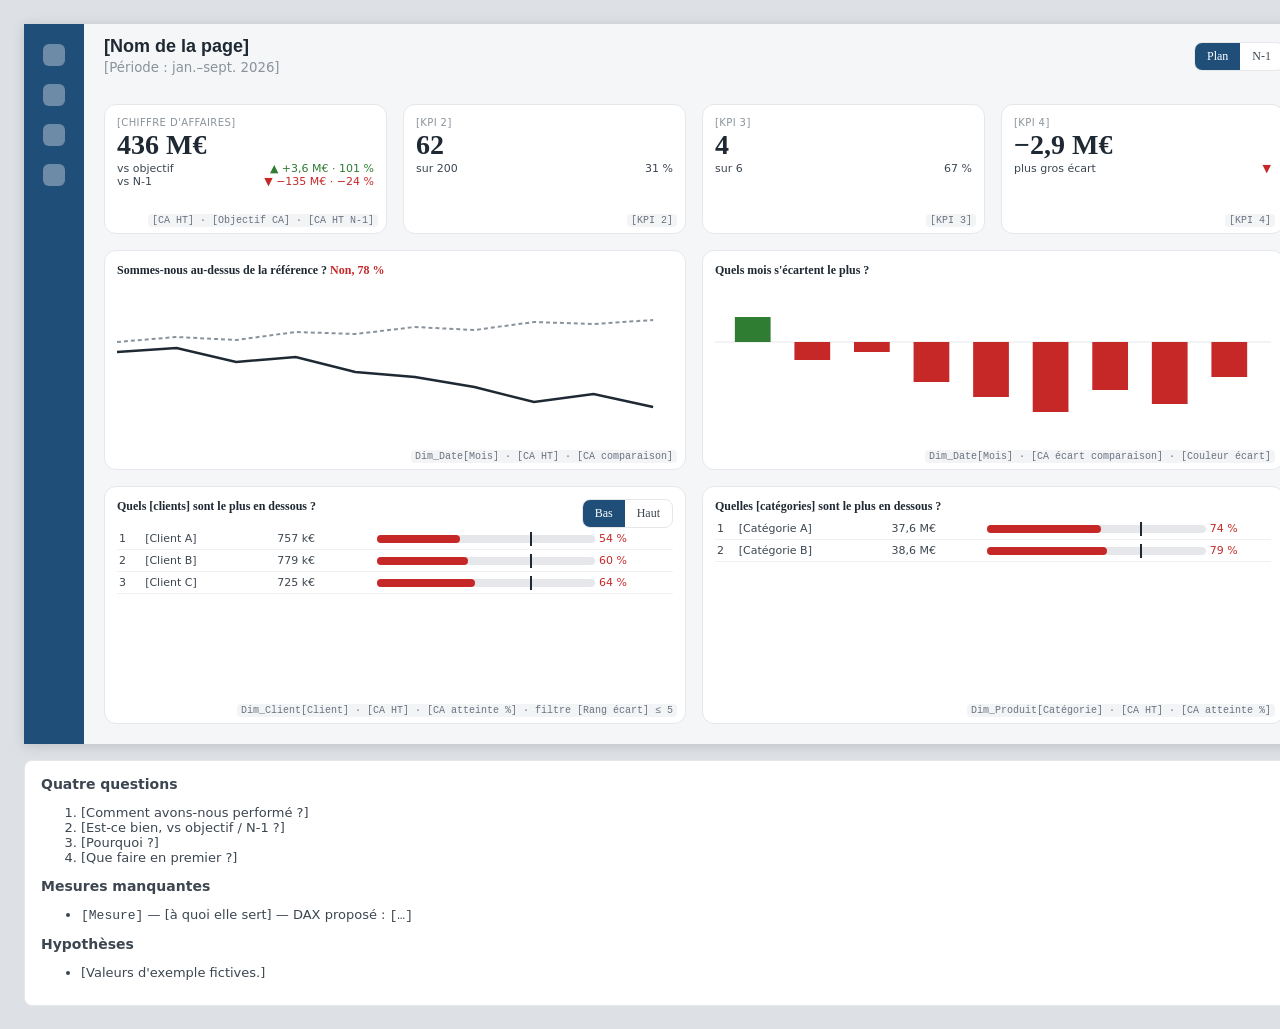
==== plugins/keemboll-powerbi/skills/powerbi-mockup/references/mockup-template.html @ 068edbdf "Initial commit" ====
<!doctype html>
<html lang="fr">
<head>
<meta charset="utf-8">
<title>Maquette — [Nom de la page]</title>
<!--
  Gabarit de maquette Power BI (skill keemboll-powerbi:powerbi-mockup).
  - Remplacer les [crochets], les valeurs d'exemple (fictives) et les étiquettes data-fields.
  - Chaque élément visible porte data-fields="Table[Colonne] | [Mesure]" + une étiquette .fld.
  - Jetons de design : variables CSS ci-dessous = mêmes valeurs que le thème et le fond SVG.
-->
<style>
  :root{
    --canvas-w:1280px; --canvas-h:720px; --rail:60px; --margin:20px; --gap:16px; --radius:12px;
    --page:#F5F6F8; --card:#FFFFFF; --border:#E5E7EB; --accent:#1F4E79;
    --good:#2E7D32; --bad:#C62828; --title:#1F2933; --body:#3C4650; --muted:#8A939B;
  }
  *{box-sizing:border-box}
  body{margin:24px;background:#DDE1E6;font-family:"Segoe UI",system-ui,sans-serif;color:var(--body)}
  .canvas{width:var(--canvas-w);height:var(--canvas-h);background:var(--page);display:flex;position:relative;box-shadow:0 2px 12px rgba(0,0,0,.15)}
  .rail{width:var(--rail);background:var(--accent);display:flex;flex-direction:column;align-items:center;padding-top:20px;gap:18px}
  .rail span{width:22px;height:22px;border-radius:6px;background:rgba(255,255,255,.35)}
  .main{flex:1;padding:0 var(--margin) var(--margin);display:grid;gap:var(--gap);
        grid-template-rows:64px 130px 220px 1fr;grid-template-columns:repeat(4,1fr)}
  header{grid-column:1/-1;display:flex;align-items:center;justify-content:space-between}
  header h1{font:600 18px "Segoe UI Semibold","Segoe UI",sans-serif;color:var(--title);margin:0}
  header small{color:var(--muted)}
  .switch{display:inline-flex;border:1px solid var(--border);border-radius:8px;overflow:hidden;background:#fff}
  .switch button{border:0;background:none;padding:6px 12px;font:12px "Segoe UI";color:var(--body);cursor:pointer}
  .switch button.on{background:var(--accent);color:#fff}
  .card{background:var(--card);border:1px solid var(--border);border-radius:var(--radius);padding:12px;position:relative;overflow:hidden}
  .card h2{font:600 12px "Segoe UI Semibold","Segoe UI";color:var(--title);margin:0 0 4px}
  .label{font-size:10px;color:var(--muted);text-transform:uppercase;letter-spacing:.04em}
  .value{font:600 28px "Segoe UI Semibold","Segoe UI";color:var(--title);line-height:1.2}
  .cmp{font-size:11px;display:flex;justify-content:space-between}
  .up{color:var(--good)} .down{color:var(--bad)}
  .fld{position:absolute;right:8px;bottom:6px;font:10px Consolas,monospace;color:#6B7280;background:#F3F4F6;padding:1px 4px;border-radius:4px;max-width:95%;white-space:nowrap;overflow:hidden;text-overflow:ellipsis}
  .span2{grid-column:span 2}
  table{width:100%;border-collapse:collapse;font-size:11px}
  td{padding:4px 2px;border-bottom:1px solid #F0F1F3}
  .bar{height:8px;background:#E5E7EB;border-radius:4px;position:relative}
  .bar i{position:absolute;left:0;top:0;bottom:0;border-radius:4px;background:var(--bad)}
  .bar b{position:absolute;top:-3px;width:2px;height:14px;background:var(--title)}
  .notes{width:var(--canvas-w);margin-top:16px;background:#fff;border:1px solid var(--border);border-radius:8px;padding:12px 16px;font-size:13px}
  .notes h3{margin:.2em 0;font-size:14px}
</style>
</head>
<body>
<div class="canvas">
  <nav class="rail" data-fields="navigation (boutons de page)"><span></span><span></span><span></span><span></span></nav>
  <div class="main">
    <header>
      <div><h1>[Nom de la page]</h1><small data-fields="[Libellé période]">[Période : jan.–sept. 2026]</small></div>
      <div class="switch" data-fields="Param_Comparaison[Comparaison]">
        <button class="on">Plan</button><button>N-1</button>
      </div>
    </header>

    <!-- Q1 + Q2 : cartes KPI (la plus importante en premier) -->
    <div class="card" data-fields="[CA HT] | [Objectif CA] | [CA HT N-1]">
      <div class="label">[Chiffre d'affaires]</div>
      <div class="value">436 M€</div>
      <div class="cmp"><span>vs objectif</span><span class="up">▲ +3,6 M€ · 101 %</span></div>
      <div class="cmp"><span>vs N-1</span><span class="down">▼ −135 M€ · −24 %</span></div>
      <span class="fld">[CA HT] · [Objectif CA] · [CA HT N-1]</span>
    </div>
    <div class="card" data-fields="[KPI 2]"><div class="label">[KPI 2]</div><div class="value">62</div><div class="cmp"><span>sur 200</span><span>31 %</span></div><span class="fld">[KPI 2]</span></div>
    <div class="card" data-fields="[KPI 3]"><div class="label">[KPI 3]</div><div class="value">4</div><div class="cmp"><span>sur 6</span><span>67 %</span></div><span class="fld">[KPI 3]</span></div>
    <div class="card" data-fields="[KPI 4]"><div class="label">[KPI 4]</div><div class="value">−2,9 M€</div><div class="cmp"><span>plus gros écart</span><span class="down">▼</span></div><span class="fld">[KPI 4]</span></div>

    <!-- Q2 + Q3 -->
    <div class="card span2" data-fields="Dim_Date[Mois] | [CA HT] | [CA comparaison]">
      <h2>Sommes-nous au-dessus de la référence ? <span class="down">Non, 78 %</span></h2>
      <svg width="100%" height="150" viewBox="0 0 560 150" preserveAspectRatio="none">
        <polyline fill="none" stroke="#8A939B" stroke-dasharray="4 3" stroke-width="2" points="0,60 60,55 120,58 180,50 240,52 300,45 360,48 420,40 480,42 540,38"/>
        <polyline fill="none" stroke="#1F2933" stroke-width="2.5" points="0,70 60,66 120,80 180,75 240,90 300,95 360,105 420,120 480,112 540,125"/>
      </svg>
      <span class="fld">Dim_Date[Mois] · [CA HT] · [CA comparaison]</span>
    </div>
    <div class="card span2" data-fields="Dim_Date[Mois] | [CA écart comparaison] | [Couleur écart]">
      <h2>Quels mois s'écartent le plus ?</h2>
      <svg width="100%" height="150" viewBox="0 0 560 150" preserveAspectRatio="none">
        <line x1="0" y1="60" x2="560" y2="60" stroke="#E5E7EB"/>
        <g fill="#2E7D32"><rect x="20" y="35" width="36" height="25"/></g>
        <g fill="#C62828"><rect x="80" y="60" width="36" height="18"/><rect x="140" y="60" width="36" height="10"/><rect x="200" y="60" width="36" height="40"/><rect x="260" y="60" width="36" height="55"/><rect x="320" y="60" width="36" height="70"/><rect x="380" y="60" width="36" height="48"/><rect x="440" y="60" width="36" height="62"/><rect x="500" y="60" width="36" height="35"/></g>
      </svg>
      <span class="fld">Dim_Date[Mois] · [CA écart comparaison] · [Couleur écart]</span>
    </div>

    <!-- Q3 + Q4 : classements Bas / Haut -->
    <div class="card span2" data-fields="Dim_Client[Client] | [CA HT] | [CA atteinte %] | [Rang écart] | Param_Sens[Sens]">
      <h2>Quels [clients] sont le plus en dessous ? <span class="switch" style="float:right"><button class="on">Bas</button><button>Haut</button></span></h2>
      <table>
        <tr><td>1</td><td>[Client A]</td><td>757 k€</td><td style="width:40%"><div class="bar"><i style="width:38%"></i><b style="left:70%"></b></div></td><td class="down">54 %</td></tr>
        <tr><td>2</td><td>[Client B]</td><td>779 k€</td><td><div class="bar"><i style="width:42%"></i><b style="left:70%"></b></div></td><td class="down">60 %</td></tr>
        <tr><td>3</td><td>[Client C]</td><td>725 k€</td><td><div class="bar"><i style="width:45%"></i><b style="left:70%"></b></div></td><td class="down">64 %</td></tr>
      </table>
      <span class="fld">Dim_Client[Client] · [CA HT] · [CA atteinte %] · filtre [Rang écart] ≤ 5</span>
    </div>
    <div class="card span2" data-fields="Dim_Produit[Catégorie] | [CA HT] | [CA atteinte %] | [Rang écart]">
      <h2>Quelles [catégories] sont le plus en dessous ?</h2>
      <table>
        <tr><td>1</td><td>[Catégorie A]</td><td>37,6 M€</td><td style="width:40%"><div class="bar"><i style="width:52%"></i><b style="left:70%"></b></div></td><td class="down">74 %</td></tr>
        <tr><td>2</td><td>[Catégorie B]</td><td>38,6 M€</td><td><div class="bar"><i style="width:55%"></i><b style="left:70%"></b></div></td><td class="down">79 %</td></tr>
      </table>
      <span class="fld">Dim_Produit[Catégorie] · [CA HT] · [CA atteinte %]</span>
    </div>
  </div>
</div>

<section class="notes">
  <h3>Quatre questions</h3>
  <ol><li>[Comment avons-nous performé ?]</li><li>[Est-ce bien, vs objectif / N-1 ?]</li><li>[Pourquoi ?]</li><li>[Que faire en premier ?]</li></ol>
  <h3>Mesures manquantes</h3>
  <ul><li><code>[Mesure]</code> — [à quoi elle sert] — DAX proposé : <code>[…]</code></li></ul>
  <h3>Hypothèses</h3>
  <ul><li>[Valeurs d'exemple fictives.]</li></ul>
</section>

<script>
  // Simulation des interrupteurs (aucun calcul : visuel uniquement)
  document.querySelectorAll('.switch').forEach(s => s.addEventListener('click', e => {
    if (e.target.tagName !== 'BUTTON') return;
    s.querySelectorAll('button').forEach(b => b.classList.toggle('on', b === e.target));
  }));
</script>
</body>
</html>
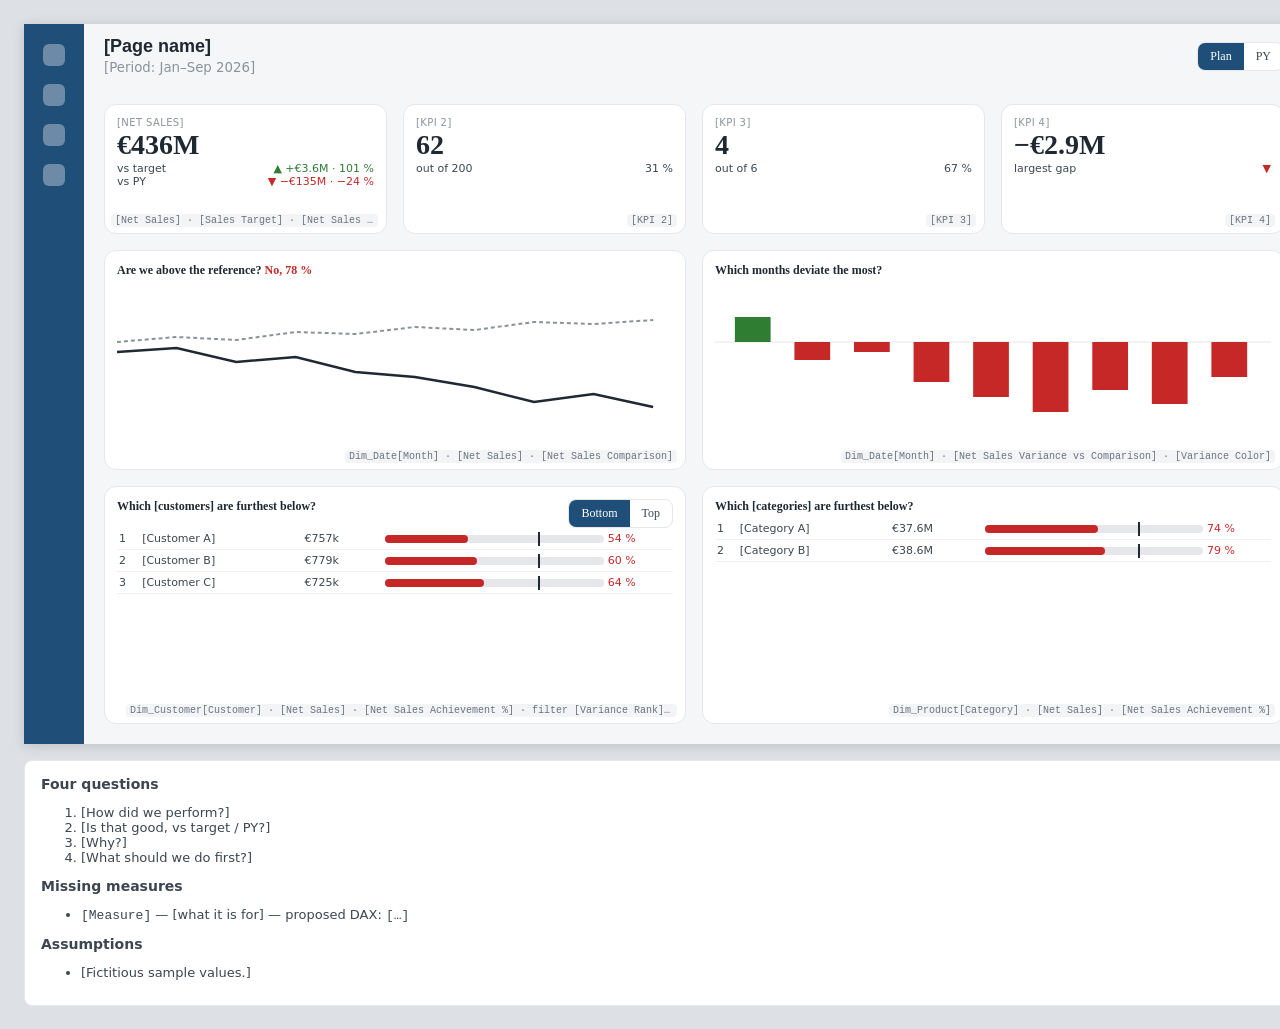
==== commit 204bd7af: "docs(powerbi): translate report design, mockup and HTML visuals skills Co-Authored-By: Claude Sonnet" ====
--- a/plugins/keemboll-powerbi/skills/powerbi-mockup/references/mockup-template.html
+++ b/plugins/keemboll-powerbi/skills/powerbi-mockup/references/mockup-template.html
@@ -1,13 +1,13 @@
 <!doctype html>
-<html lang="fr">
+<html lang="en">
 <head>
 <meta charset="utf-8">
-<title>Maquette — [Nom de la page]</title>
+<title>Mockup — [Page name]</title>
 <!--
-  Gabarit de maquette Power BI (skill keemboll-powerbi:powerbi-mockup).
-  - Remplacer les [crochets], les valeurs d'exemple (fictives) et les étiquettes data-fields.
-  - Chaque élément visible porte data-fields="Table[Colonne] | [Mesure]" + une étiquette .fld.
-  - Jetons de design : variables CSS ci-dessous = mêmes valeurs que le thème et le fond SVG.
+  Power BI mockup template (skill keemboll-powerbi:powerbi-mockup).
+  - Replace the [brackets], the (fictitious) sample values and the data-fields labels.
+  - Every visible element carries data-fields="Table[Column] | [Measure]" + a .fld label.
+  - Design tokens: the CSS variables below = same values as the theme and the SVG background.
 -->
 <style>
   :root{
@@ -47,78 +47,78 @@
 </head>
 <body>
 <div class="canvas">
-  <nav class="rail" data-fields="navigation (boutons de page)"><span></span><span></span><span></span><span></span></nav>
+  <nav class="rail" data-fields="navigation (page buttons)"><span></span><span></span><span></span><span></span></nav>
   <div class="main">
     <header>
-      <div><h1>[Nom de la page]</h1><small data-fields="[Libellé période]">[Période : jan.–sept. 2026]</small></div>
-      <div class="switch" data-fields="Param_Comparaison[Comparaison]">
-        <button class="on">Plan</button><button>N-1</button>
+      <div><h1>[Page name]</h1><small data-fields="[Period Label]">[Period: Jan–Sep 2026]</small></div>
+      <div class="switch" data-fields="Param_Comparison[Comparison]">
+        <button class="on">Plan</button><button>PY</button>
       </div>
     </header>
 
-    <!-- Q1 + Q2 : cartes KPI (la plus importante en premier) -->
-    <div class="card" data-fields="[CA HT] | [Objectif CA] | [CA HT N-1]">
-      <div class="label">[Chiffre d'affaires]</div>
-      <div class="value">436 M€</div>
-      <div class="cmp"><span>vs objectif</span><span class="up">▲ +3,6 M€ · 101 %</span></div>
-      <div class="cmp"><span>vs N-1</span><span class="down">▼ −135 M€ · −24 %</span></div>
-      <span class="fld">[CA HT] · [Objectif CA] · [CA HT N-1]</span>
+    <!-- Q1 + Q2: KPI cards (most important first) -->
+    <div class="card" data-fields="[Net Sales] | [Sales Target] | [Net Sales PY]">
+      <div class="label">[Net Sales]</div>
+      <div class="value">€436M</div>
+      <div class="cmp"><span>vs target</span><span class="up">▲ +€3.6M · 101 %</span></div>
+      <div class="cmp"><span>vs PY</span><span class="down">▼ −€135M · −24 %</span></div>
+      <span class="fld">[Net Sales] · [Sales Target] · [Net Sales PY]</span>
     </div>
-    <div class="card" data-fields="[KPI 2]"><div class="label">[KPI 2]</div><div class="value">62</div><div class="cmp"><span>sur 200</span><span>31 %</span></div><span class="fld">[KPI 2]</span></div>
-    <div class="card" data-fields="[KPI 3]"><div class="label">[KPI 3]</div><div class="value">4</div><div class="cmp"><span>sur 6</span><span>67 %</span></div><span class="fld">[KPI 3]</span></div>
-    <div class="card" data-fields="[KPI 4]"><div class="label">[KPI 4]</div><div class="value">−2,9 M€</div><div class="cmp"><span>plus gros écart</span><span class="down">▼</span></div><span class="fld">[KPI 4]</span></div>
+    <div class="card" data-fields="[KPI 2]"><div class="label">[KPI 2]</div><div class="value">62</div><div class="cmp"><span>out of 200</span><span>31 %</span></div><span class="fld">[KPI 2]</span></div>
+    <div class="card" data-fields="[KPI 3]"><div class="label">[KPI 3]</div><div class="value">4</div><div class="cmp"><span>out of 6</span><span>67 %</span></div><span class="fld">[KPI 3]</span></div>
+    <div class="card" data-fields="[KPI 4]"><div class="label">[KPI 4]</div><div class="value">−€2.9M</div><div class="cmp"><span>largest gap</span><span class="down">▼</span></div><span class="fld">[KPI 4]</span></div>
 
     <!-- Q2 + Q3 -->
-    <div class="card span2" data-fields="Dim_Date[Mois] | [CA HT] | [CA comparaison]">
-      <h2>Sommes-nous au-dessus de la référence ? <span class="down">Non, 78 %</span></h2>
+    <div class="card span2" data-fields="Dim_Date[Month] | [Net Sales] | [Net Sales Comparison]">
+      <h2>Are we above the reference? <span class="down">No, 78 %</span></h2>
       <svg width="100%" height="150" viewBox="0 0 560 150" preserveAspectRatio="none">
         <polyline fill="none" stroke="#8A939B" stroke-dasharray="4 3" stroke-width="2" points="0,60 60,55 120,58 180,50 240,52 300,45 360,48 420,40 480,42 540,38"/>
         <polyline fill="none" stroke="#1F2933" stroke-width="2.5" points="0,70 60,66 120,80 180,75 240,90 300,95 360,105 420,120 480,112 540,125"/>
       </svg>
-      <span class="fld">Dim_Date[Mois] · [CA HT] · [CA comparaison]</span>
+      <span class="fld">Dim_Date[Month] · [Net Sales] · [Net Sales Comparison]</span>
     </div>
-    <div class="card span2" data-fields="Dim_Date[Mois] | [CA écart comparaison] | [Couleur écart]">
-      <h2>Quels mois s'écartent le plus ?</h2>
+    <div class="card span2" data-fields="Dim_Date[Month] | [Net Sales Variance vs Comparison] | [Variance Color]">
+      <h2>Which months deviate the most?</h2>
       <svg width="100%" height="150" viewBox="0 0 560 150" preserveAspectRatio="none">
         <line x1="0" y1="60" x2="560" y2="60" stroke="#E5E7EB"/>
         <g fill="#2E7D32"><rect x="20" y="35" width="36" height="25"/></g>
         <g fill="#C62828"><rect x="80" y="60" width="36" height="18"/><rect x="140" y="60" width="36" height="10"/><rect x="200" y="60" width="36" height="40"/><rect x="260" y="60" width="36" height="55"/><rect x="320" y="60" width="36" height="70"/><rect x="380" y="60" width="36" height="48"/><rect x="440" y="60" width="36" height="62"/><rect x="500" y="60" width="36" height="35"/></g>
       </svg>
-      <span class="fld">Dim_Date[Mois] · [CA écart comparaison] · [Couleur écart]</span>
+      <span class="fld">Dim_Date[Month] · [Net Sales Variance vs Comparison] · [Variance Color]</span>
     </div>
 
-    <!-- Q3 + Q4 : classements Bas / Haut -->
-    <div class="card span2" data-fields="Dim_Client[Client] | [CA HT] | [CA atteinte %] | [Rang écart] | Param_Sens[Sens]">
-      <h2>Quels [clients] sont le plus en dessous ? <span class="switch" style="float:right"><button class="on">Bas</button><button>Haut</button></span></h2>
+    <!-- Q3 + Q4: Bottom / Top rankings -->
+    <div class="card span2" data-fields="Dim_Customer[Customer] | [Net Sales] | [Net Sales Achievement %] | [Variance Rank] | Param_Direction[Direction]">
+      <h2>Which [customers] are furthest below? <span class="switch" style="float:right"><button class="on">Bottom</button><button>Top</button></span></h2>
       <table>
-        <tr><td>1</td><td>[Client A]</td><td>757 k€</td><td style="width:40%"><div class="bar"><i style="width:38%"></i><b style="left:70%"></b></div></td><td class="down">54 %</td></tr>
-        <tr><td>2</td><td>[Client B]</td><td>779 k€</td><td><div class="bar"><i style="width:42%"></i><b style="left:70%"></b></div></td><td class="down">60 %</td></tr>
-        <tr><td>3</td><td>[Client C]</td><td>725 k€</td><td><div class="bar"><i style="width:45%"></i><b style="left:70%"></b></div></td><td class="down">64 %</td></tr>
+        <tr><td>1</td><td>[Customer A]</td><td>€757k</td><td style="width:40%"><div class="bar"><i style="width:38%"></i><b style="left:70%"></b></div></td><td class="down">54 %</td></tr>
+        <tr><td>2</td><td>[Customer B]</td><td>€779k</td><td><div class="bar"><i style="width:42%"></i><b style="left:70%"></b></div></td><td class="down">60 %</td></tr>
+        <tr><td>3</td><td>[Customer C]</td><td>€725k</td><td><div class="bar"><i style="width:45%"></i><b style="left:70%"></b></div></td><td class="down">64 %</td></tr>
       </table>
-      <span class="fld">Dim_Client[Client] · [CA HT] · [CA atteinte %] · filtre [Rang écart] ≤ 5</span>
+      <span class="fld">Dim_Customer[Customer] · [Net Sales] · [Net Sales Achievement %] · filter [Variance Rank] ≤ 5</span>
     </div>
-    <div class="card span2" data-fields="Dim_Produit[Catégorie] | [CA HT] | [CA atteinte %] | [Rang écart]">
-      <h2>Quelles [catégories] sont le plus en dessous ?</h2>
+    <div class="card span2" data-fields="Dim_Product[Category] | [Net Sales] | [Net Sales Achievement %] | [Variance Rank]">
+      <h2>Which [categories] are furthest below?</h2>
       <table>
-        <tr><td>1</td><td>[Catégorie A]</td><td>37,6 M€</td><td style="width:40%"><div class="bar"><i style="width:52%"></i><b style="left:70%"></b></div></td><td class="down">74 %</td></tr>
-        <tr><td>2</td><td>[Catégorie B]</td><td>38,6 M€</td><td><div class="bar"><i style="width:55%"></i><b style="left:70%"></b></div></td><td class="down">79 %</td></tr>
+        <tr><td>1</td><td>[Category A]</td><td>€37.6M</td><td style="width:40%"><div class="bar"><i style="width:52%"></i><b style="left:70%"></b></div></td><td class="down">74 %</td></tr>
+        <tr><td>2</td><td>[Category B]</td><td>€38.6M</td><td><div class="bar"><i style="width:55%"></i><b style="left:70%"></b></div></td><td class="down">79 %</td></tr>
       </table>
-      <span class="fld">Dim_Produit[Catégorie] · [CA HT] · [CA atteinte %]</span>
+      <span class="fld">Dim_Product[Category] · [Net Sales] · [Net Sales Achievement %]</span>
     </div>
   </div>
 </div>
 
 <section class="notes">
-  <h3>Quatre questions</h3>
-  <ol><li>[Comment avons-nous performé ?]</li><li>[Est-ce bien, vs objectif / N-1 ?]</li><li>[Pourquoi ?]</li><li>[Que faire en premier ?]</li></ol>
-  <h3>Mesures manquantes</h3>
-  <ul><li><code>[Mesure]</code> — [à quoi elle sert] — DAX proposé : <code>[…]</code></li></ul>
-  <h3>Hypothèses</h3>
-  <ul><li>[Valeurs d'exemple fictives.]</li></ul>
+  <h3>Four questions</h3>
+  <ol><li>[How did we perform?]</li><li>[Is that good, vs target / PY?]</li><li>[Why?]</li><li>[What should we do first?]</li></ol>
+  <h3>Missing measures</h3>
+  <ul><li><code>[Measure]</code> — [what it is for] — proposed DAX: <code>[…]</code></li></ul>
+  <h3>Assumptions</h3>
+  <ul><li>[Fictitious sample values.]</li></ul>
 </section>
 
 <script>
-  // Simulation des interrupteurs (aucun calcul : visuel uniquement)
+  // Toggle simulation (no calculation: visual only)
   document.querySelectorAll('.switch').forEach(s => s.addEventListener('click', e => {
     if (e.target.tagName !== 'BUTTON') return;
     s.querySelectorAll('button').forEach(b => b.classList.toggle('on', b === e.target));
